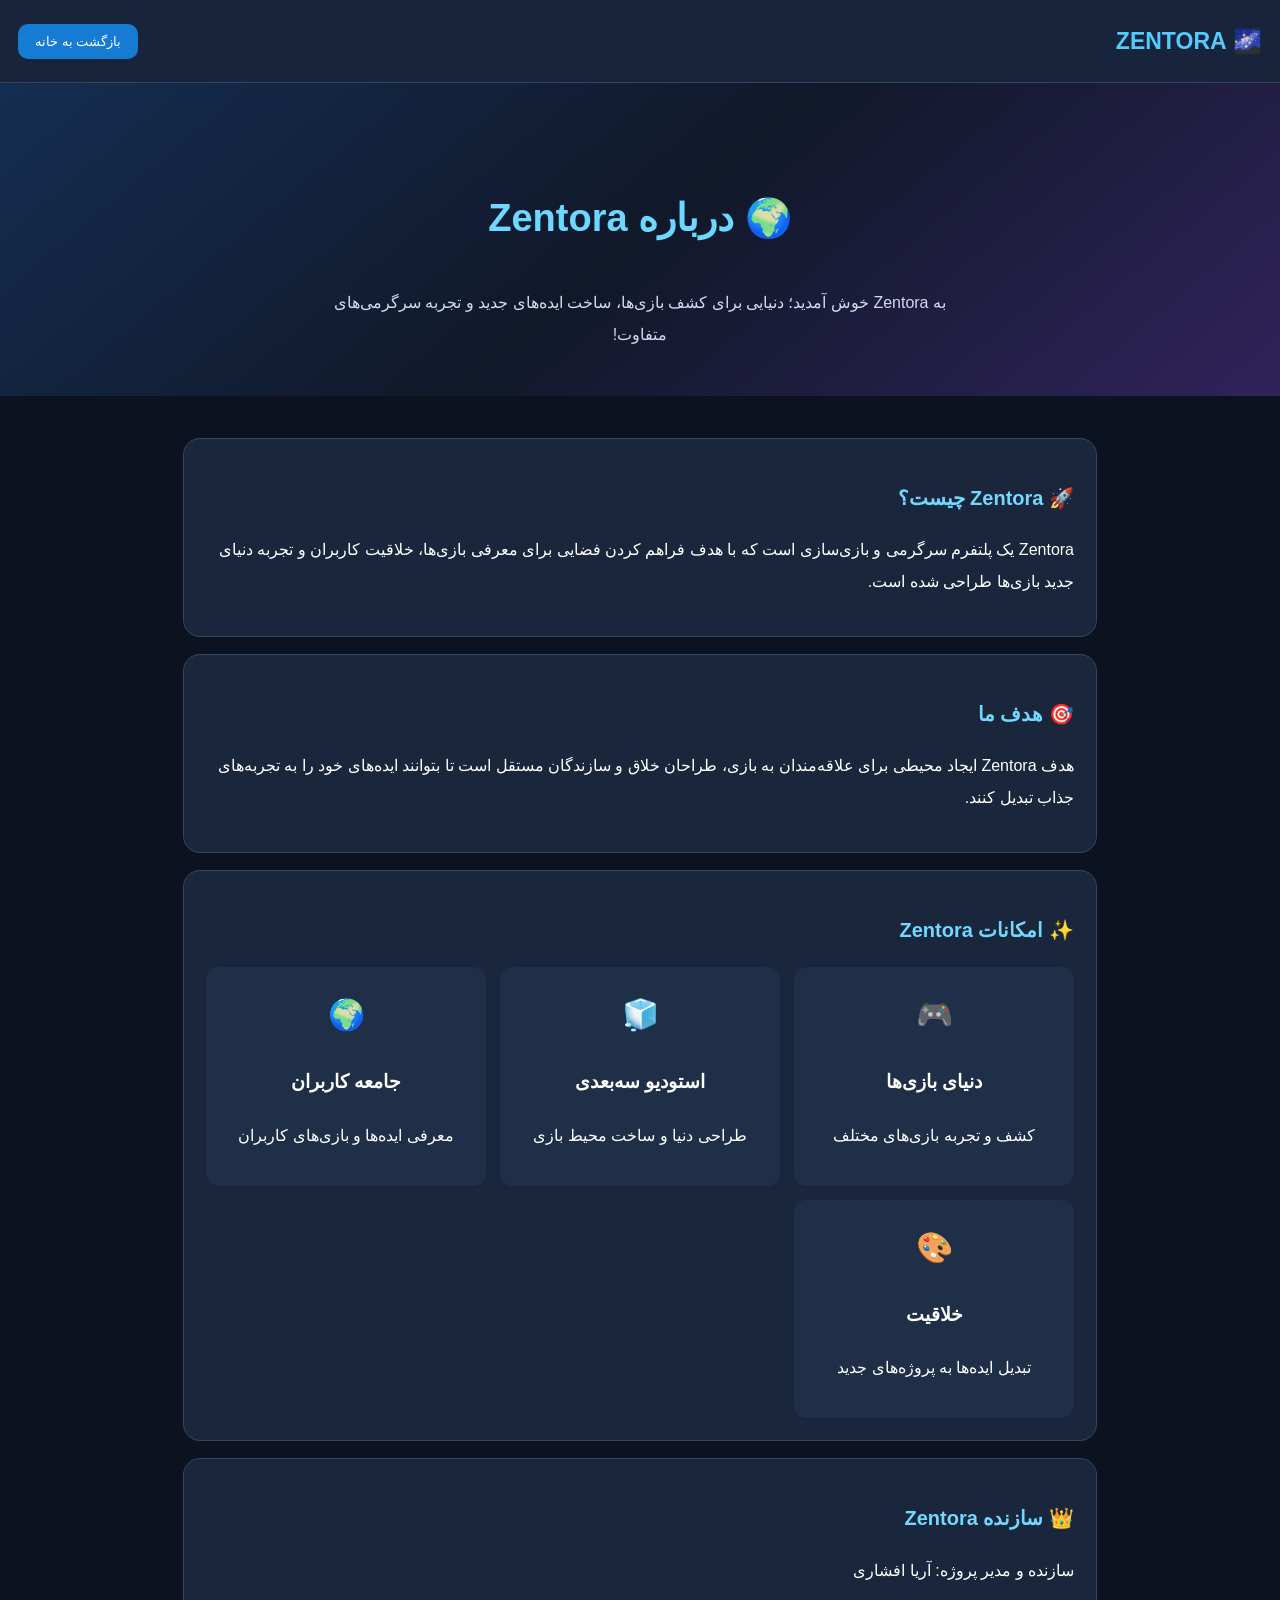
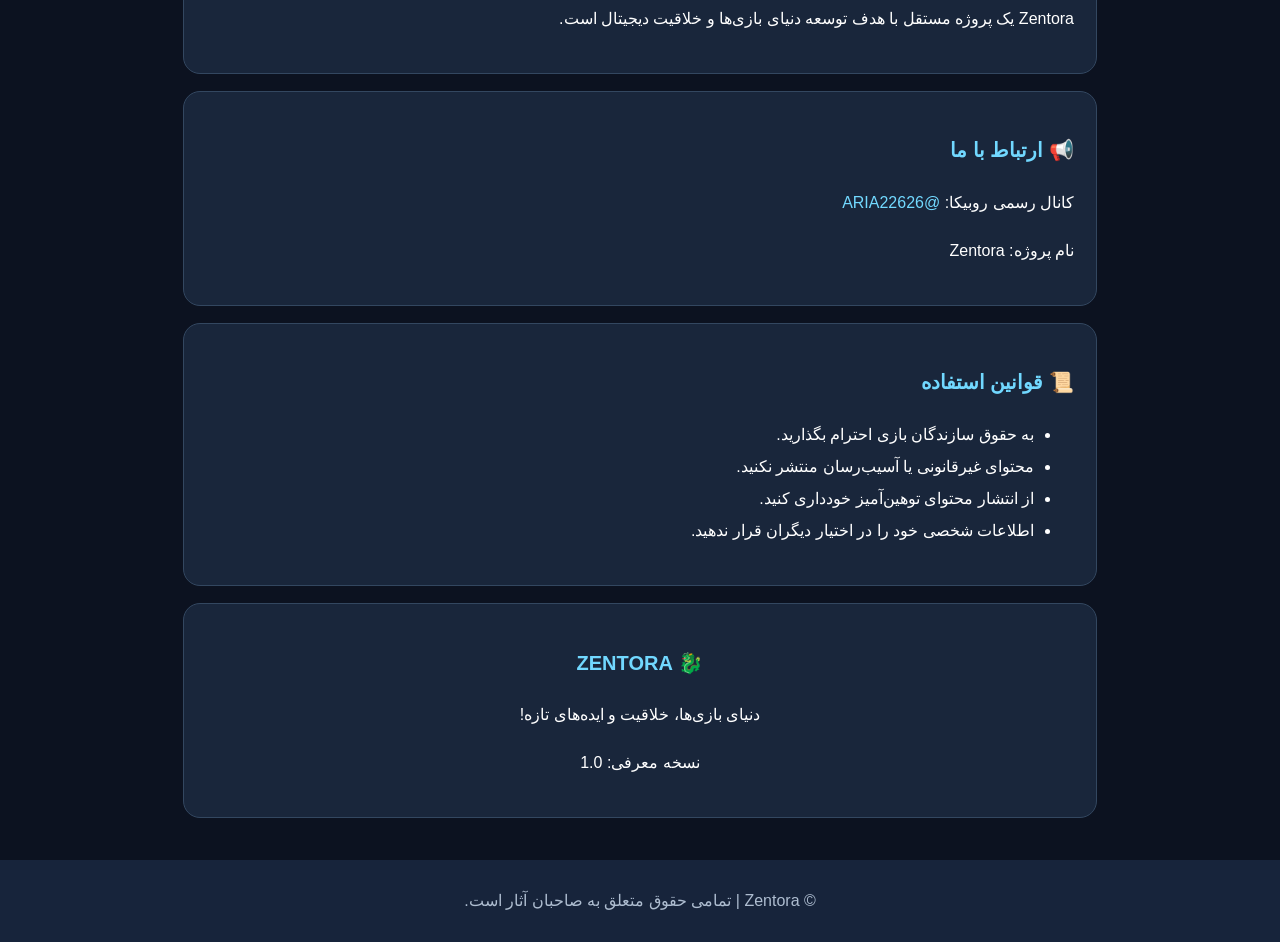
==== about.html @ 565990c5 "Create about.html" ====
<!DOCTYPE html>
<html lang="fa" dir="rtl">
<head>
<meta charset="UTF-8">
<meta name="viewport" content="width=device-width, initial-scale=1">
<title>درباره ما | Zentora</title>
<style>
*{box-sizing:border-box}
body{
margin:0;
font-family:Tahoma,Arial;
background:#0c1220;
color:white;
line-height:2;
}
header{
background:#17243b;
padding:18px;
display:flex;
justify-content:space-between;
align-items:center;
border-bottom:1px solid #34445e;
}
.logo{font-size:23px;font-weight:bold;color:#54caff}
button{
background:#167bd2;
color:white;
border:0;
border-radius:10px;
padding:10px 17px;
cursor:pointer;
font-family:inherit;
}
.hero{
text-align:center;
padding:65px 20px 45px;
background:linear-gradient(140deg,#142e51,#11182a,#30235a);
}
.hero h1{font-size:38px;color:#6dd8ff}
.hero p{color:#d1dcec;max-width:650px;margin:auto}
.container{max-width:950px;margin:auto;padding:25px 18px}
.card{
background:#19263b;
padding:22px;
border-radius:17px;
margin:17px 0;
border:1px solid #334760;
}
.card h2{color:#71d8ff;font-size:20px}
.grid{
display:grid;
grid-template-columns:repeat(auto-fit,minmax(210px,1fr));
gap:14px;
}
.feature{
background:#202f48;
padding:18px;
border-radius:13px;
text-align:center;
}
.feature b{font-size:30px}
a{color:#72d9ff;text-decoration:none}
a:hover{text-decoration:underline}
footer{
text-align:center;
padding:25px;
background:#17243b;
color:#aebdd0;
}
</style>
</head>
<body>

<header>
<div class="logo">🌌 ZENTORA</div>
<button onclick="location.href='index.html'">بازگشت به خانه</button>
</header>

<section class="hero">
<h1>🌍 درباره Zentora</h1>
<p>
به Zentora خوش آمدید؛ دنیایی برای کشف بازی‌ها،
ساخت ایده‌های جدید و تجربه سرگرمی‌های متفاوت!
</p>
</section>

<main class="container">

<section class="card">
<h2>🚀 Zentora چیست؟</h2>
<p>
Zentora یک پلتفرم سرگرمی و بازی‌سازی است که با هدف
فراهم کردن فضایی برای معرفی بازی‌ها، خلاقیت کاربران
و تجربه دنیای جدید بازی‌ها طراحی شده است.
</p>
</section>

<section class="card">
<h2>🎯 هدف ما</h2>
<p>
هدف Zentora ایجاد محیطی برای علاقه‌مندان به بازی،
طراحان خلاق و سازندگان مستقل است تا بتوانند
ایده‌های خود را به تجربه‌های جذاب تبدیل کنند.
</p>
</section>

<section class="card">
<h2>✨ امکانات Zentora</h2>
<div class="grid">
<div class="feature">
<b>🎮</b>
<h3>دنیای بازی‌ها</h3>
<p>کشف و تجربه بازی‌های مختلف</p>
</div>
<div class="feature">
<b>🧊</b>
<h3>استودیو سه‌بعدی</h3>
<p>طراحی دنیا و ساخت محیط بازی</p>
</div>
<div class="feature">
<b>🌍</b>
<h3>جامعه کاربران</h3>
<p>معرفی ایده‌ها و بازی‌های کاربران</p>
</div>
<div class="feature">
<b>🎨</b>
<h3>خلاقیت</h3>
<p>تبدیل ایده‌ها به پروژه‌های جدید</p>
</div>
</div>
</section>

<section class="card">
<h2>👑 سازنده Zentora</h2>
<p>
سازنده و مدیر پروژه: آریا افشاری
</p>
<p>
Zentora یک پروژه مستقل با هدف توسعه دنیای بازی‌ها و خلاقیت دیجیتال است.
</p>
</section>

<section class="card">
<h2>📢 ارتباط با ما</h2>
<p>
کانال رسمی روبیکا:
<a href="https://rubika.ir/ARIA22626" target="_blank">
@ARIA22626
</a>
</p>
<p>
نام پروژه: Zentora
</p>
</section>

<section class="card">
<h2>📜 قوانین استفاده</h2>
<ul>
<li>به حقوق سازندگان بازی احترام بگذارید.</li>
<li>محتوای غیرقانونی یا آسیب‌رسان منتشر نکنید.</li>
<li>از انتشار محتوای توهین‌آمیز خودداری کنید.</li>
<li>اطلاعات شخصی خود را در اختیار دیگران قرار ندهید.</li>
</ul>
</section>

<section class="card" style="text-align:center">
<h2>🐉 ZENTORA</h2>
<p>دنیای بازی‌ها، خلاقیت و ایده‌های تازه!</p>
<p>نسخه معرفی: 1.0</p>
</section>

</main>

<footer>
© Zentora | تمامی حقوق متعلق به صاحبان آثار است.
</footer>

</body>
</html>
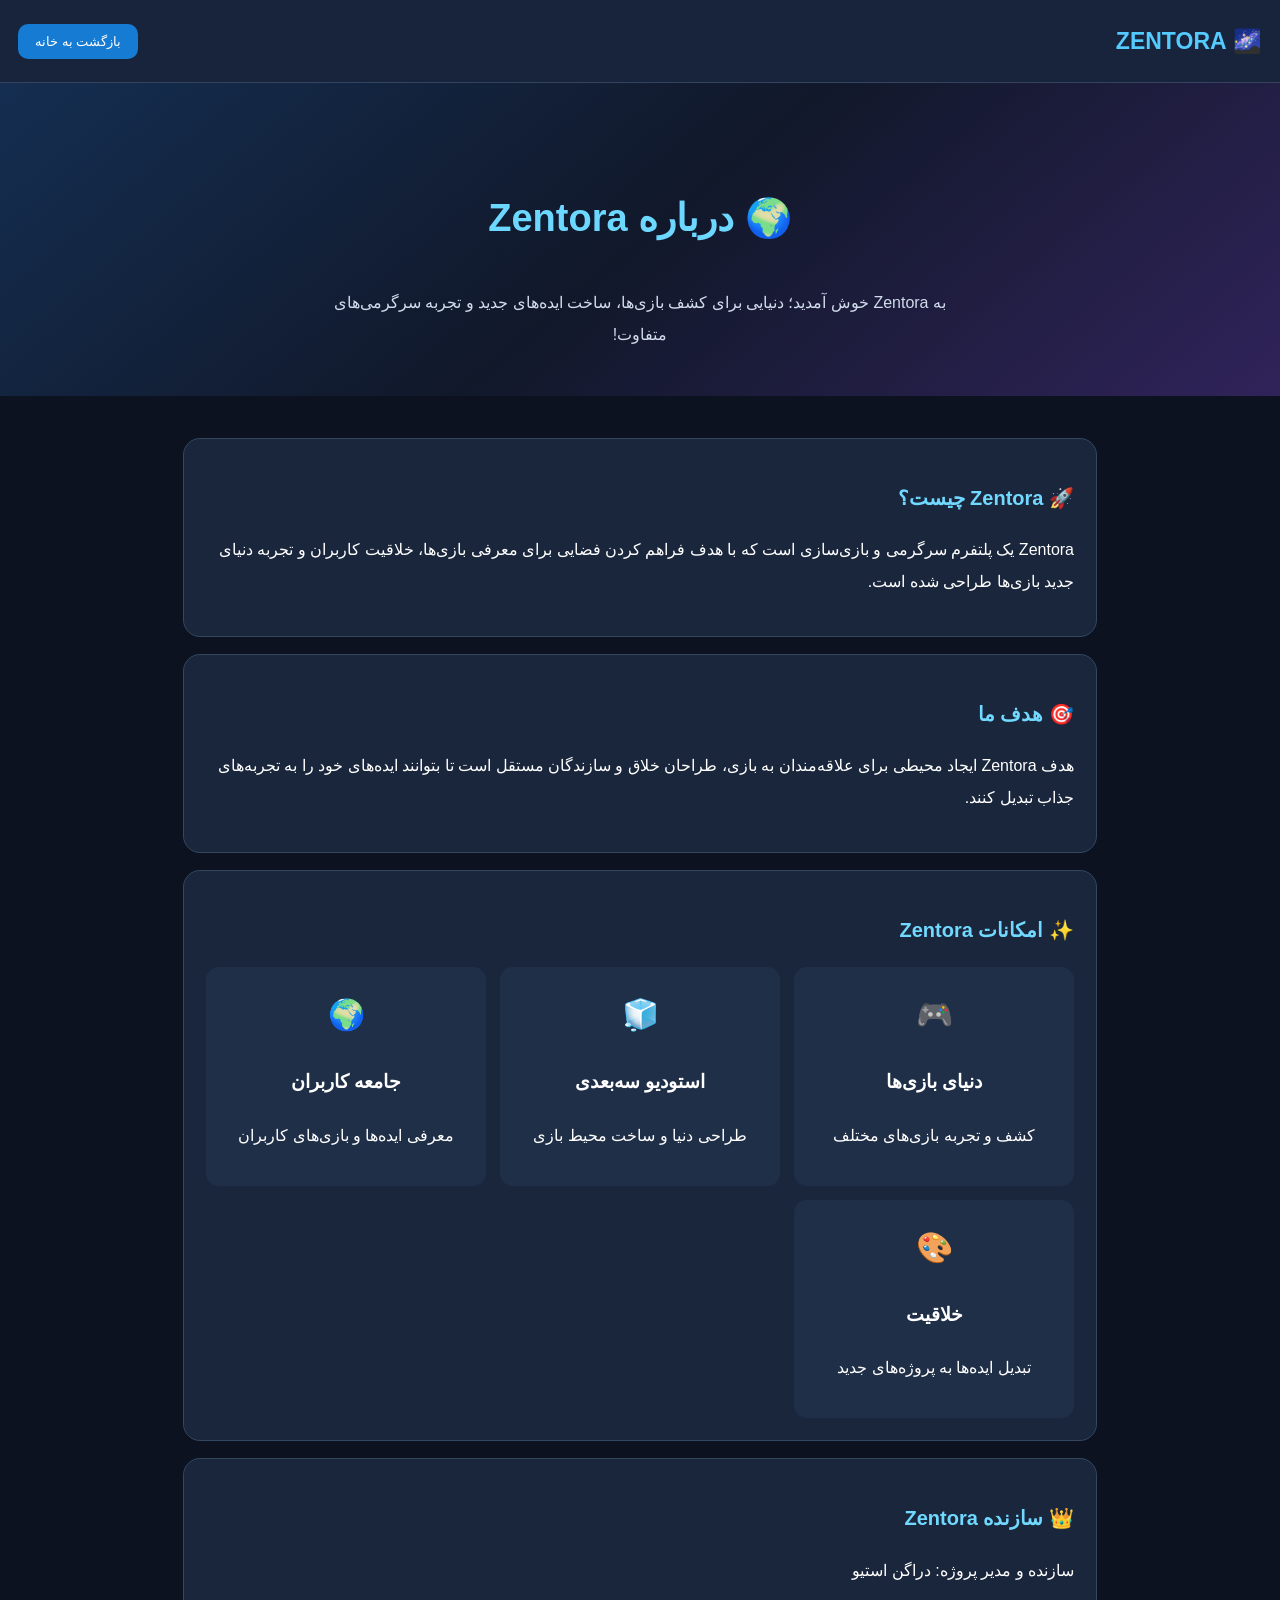
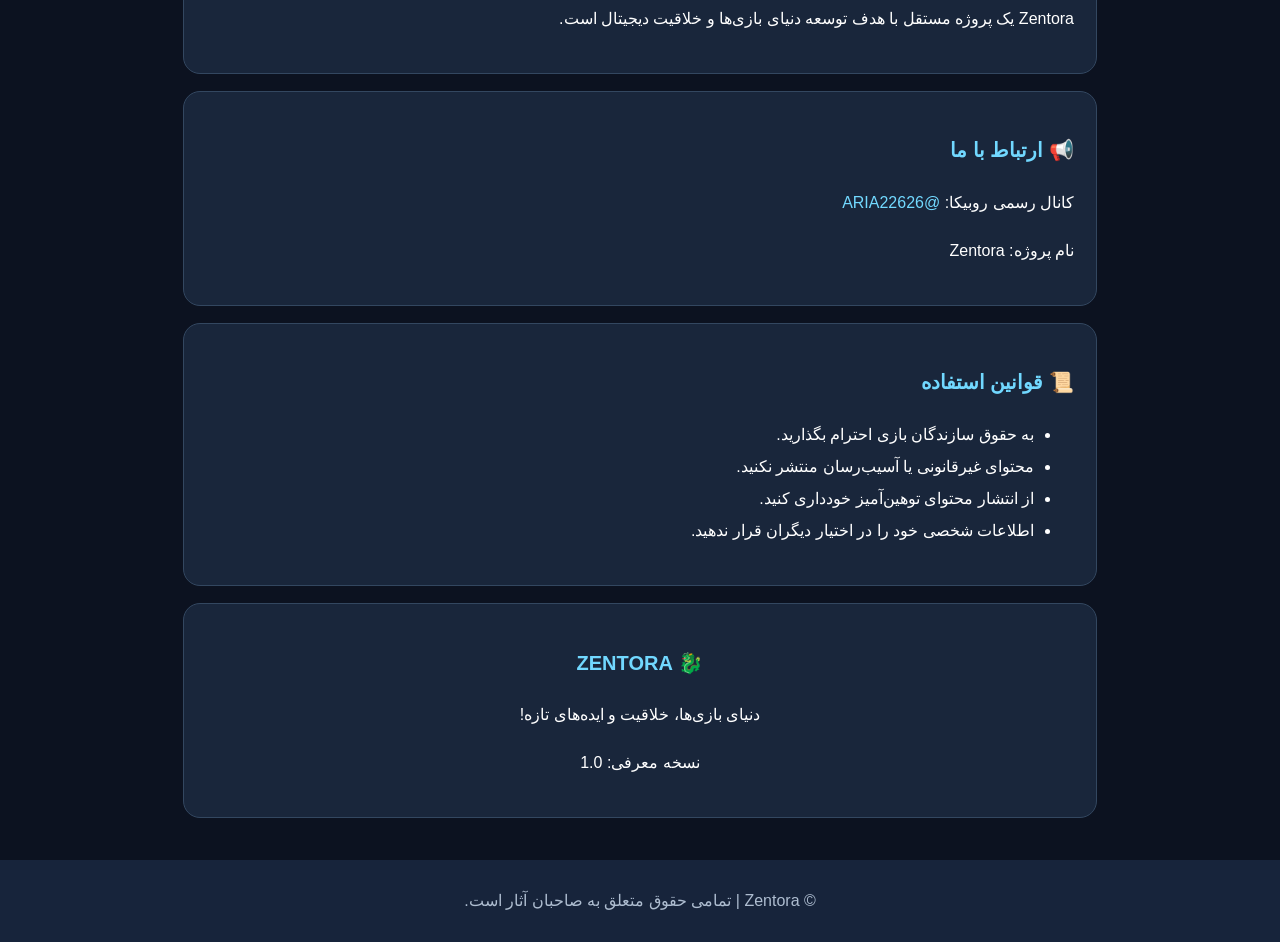
==== commit ffdf4274: "Update about.html" ====
--- a/about.html
+++ b/about.html
@@ -134,7 +134,7 @@
 <section class="card">
 <h2>👑 سازنده Zentora</h2>
 <p>
-سازنده و مدیر پروژه: آریا افشاری
+سازنده و مدیر پروژه: دراگن استیو 
 </p>
 <p>
 Zentora یک پروژه مستقل با هدف توسعه دنیای بازی‌ها و خلاقیت دیجیتال است.
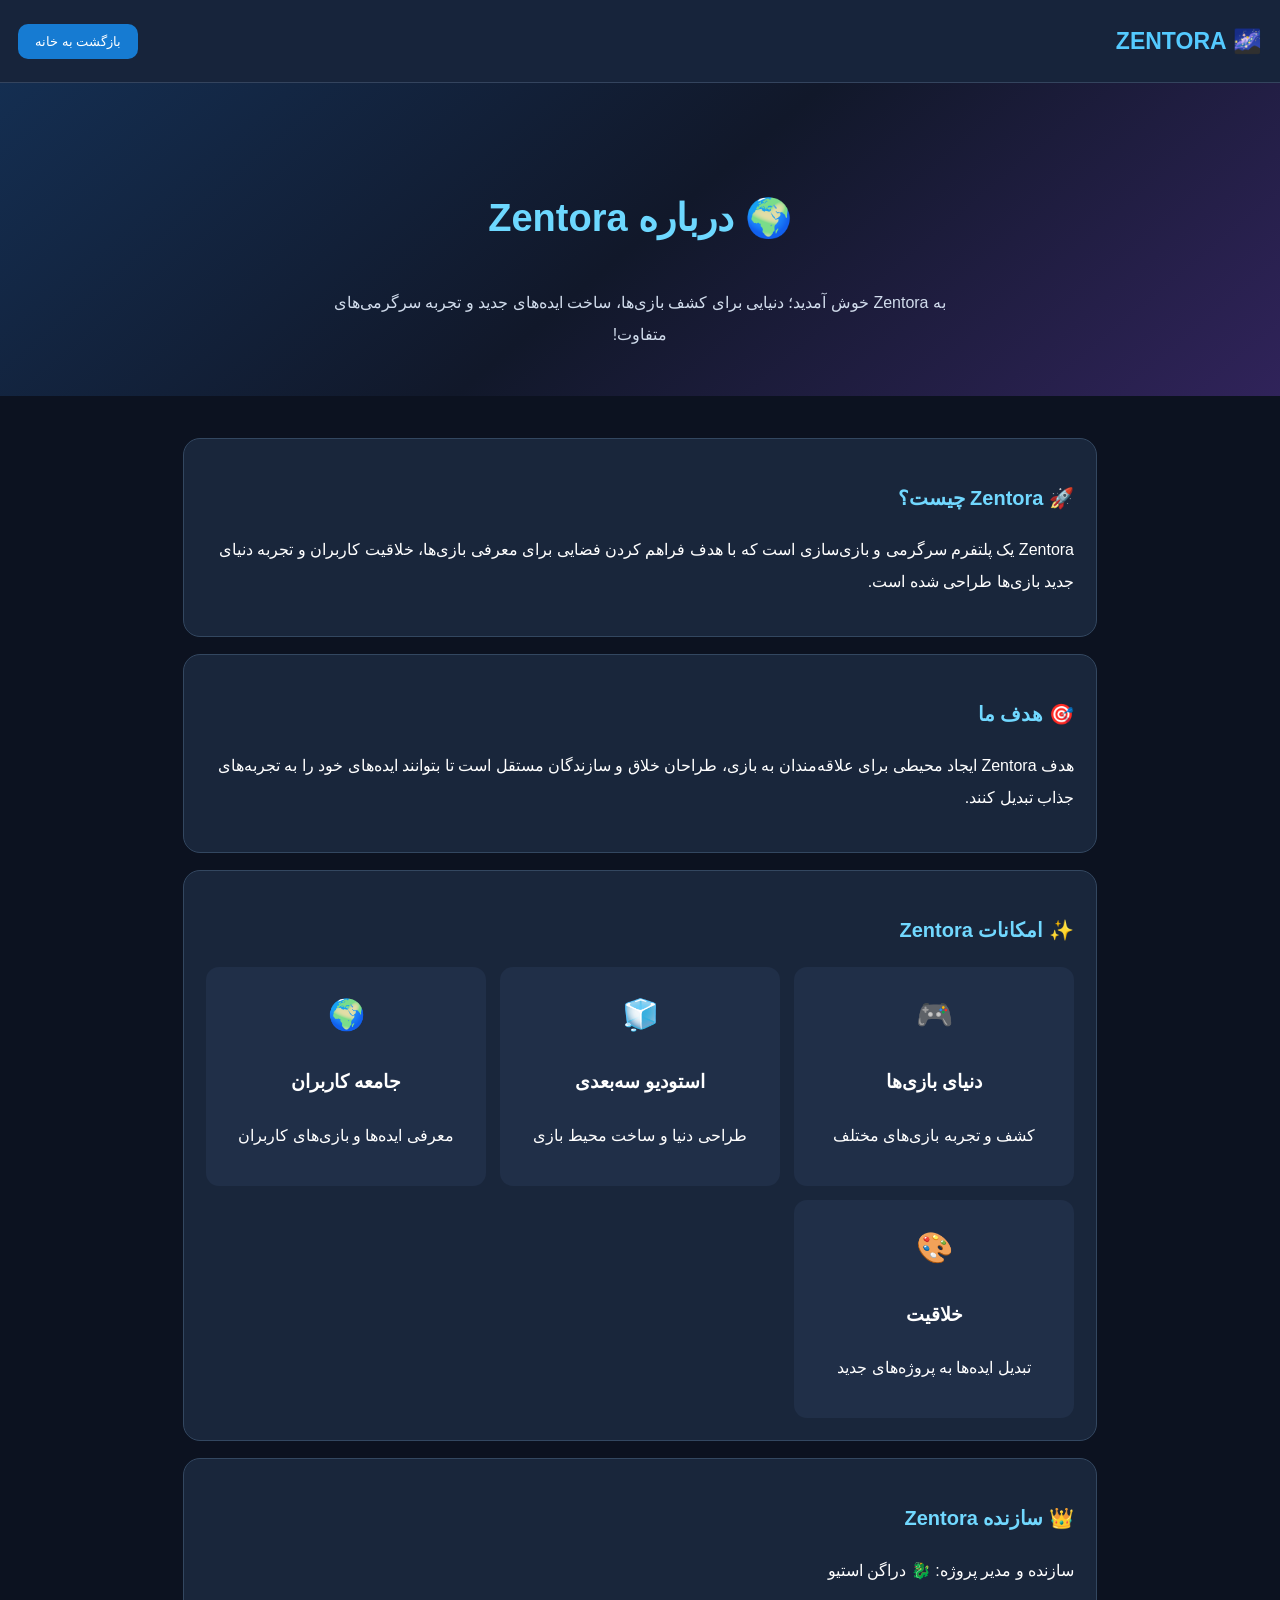
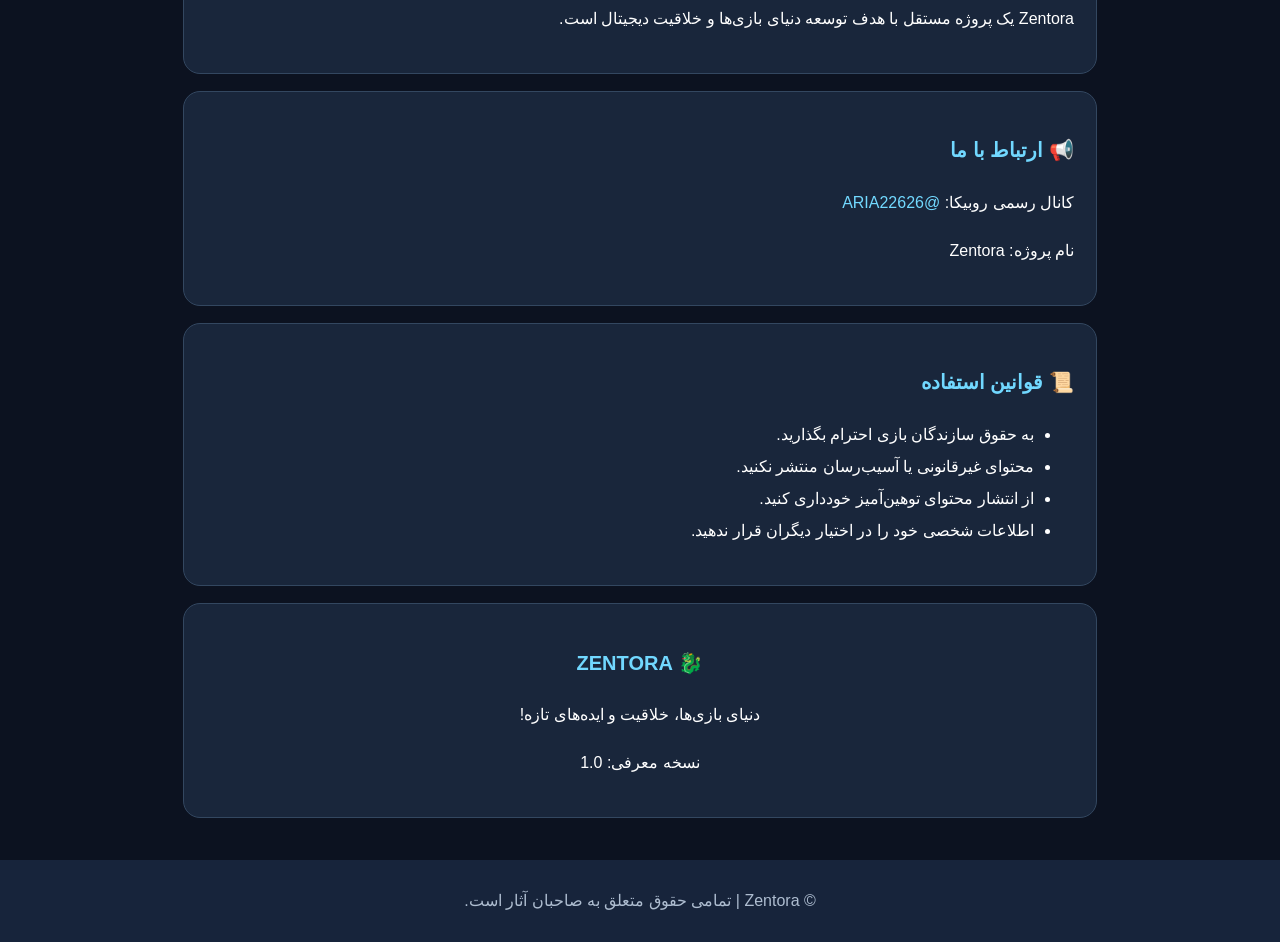
==== commit 411ef143: "Update about.html" ====
--- a/about.html
+++ b/about.html
@@ -134,7 +134,7 @@
 <section class="card">
 <h2>👑 سازنده Zentora</h2>
 <p>
-سازنده و مدیر پروژه: دراگن استیو 
+سازنده و مدیر پروژه: 🐉 دراگن استیو
 </p>
 <p>
 Zentora یک پروژه مستقل با هدف توسعه دنیای بازی‌ها و خلاقیت دیجیتال است.
